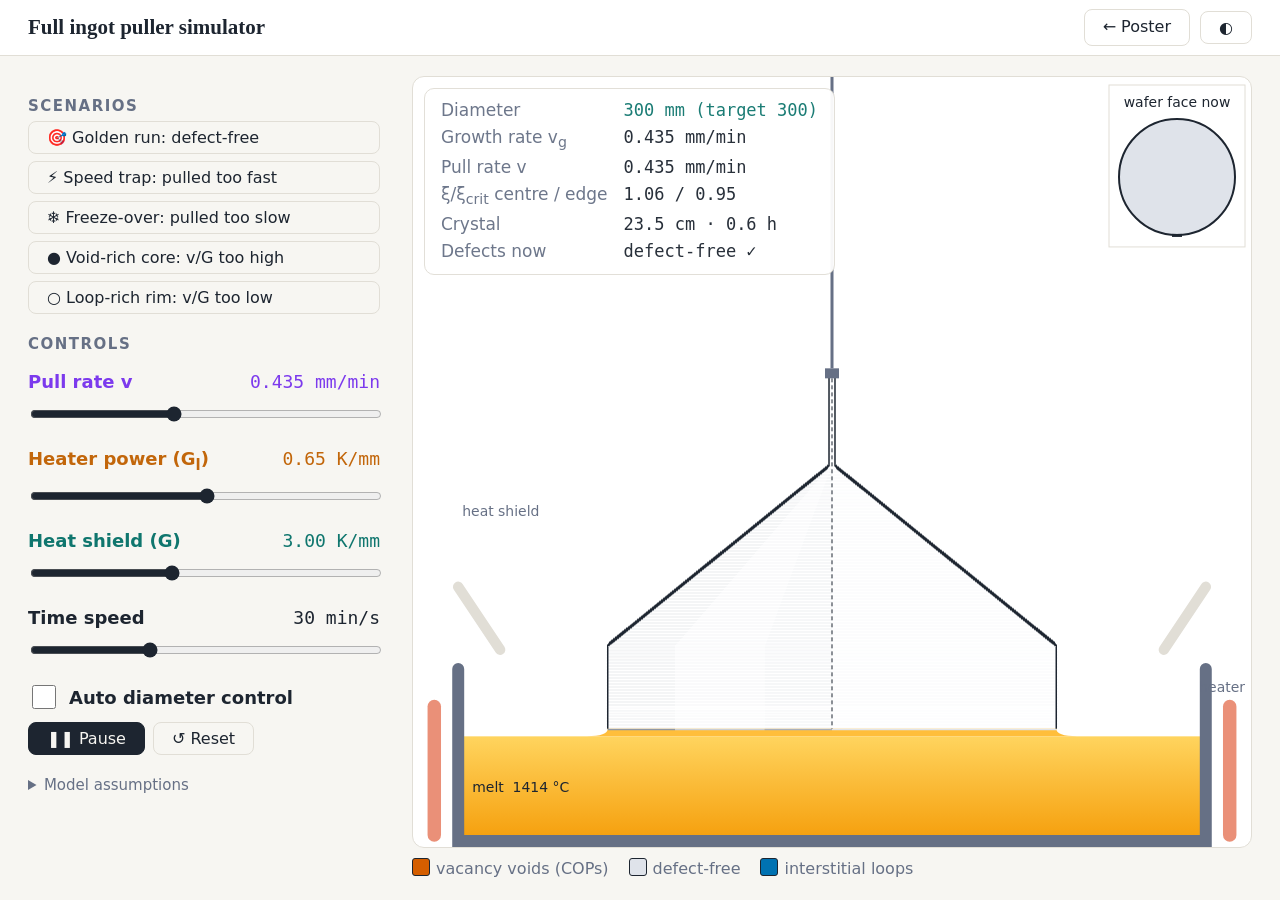
==== sandbox.html @ 5654a04b "initial commit: made by claude sonnet in antigravity" ====
<!DOCTYPE html>
<html lang="en">
<head>
<meta charset="utf-8">
<meta name="viewport" content="width=device-width, initial-scale=1">
<title>Full Ingot Puller Simulator</title>
<link rel="stylesheet" href="css/style.css">
</head>
<body>

<header class="topbar">
  <div class="brand">Full ingot puller simulator</div>
  <div></div>
  <div class="right">
    <a class="btn ghost" href="index.html">&larr; Poster</a>
    <button class="btn ghost" id="theme" title="Light / dark">&#9680;</button>
  </div>
</header>

<main class="sandbox">
  <aside class="panel">
    <h3>Scenarios</h3>
    <div class="presets">
      <button class="btn ghost" data-preset="golden">&#127919; Golden run: defect-free</button>
      <button class="btn ghost" data-preset="speed">&#9889; Speed trap: pulled too fast</button>
      <button class="btn ghost" data-preset="freeze">&#10052; Freeze-over: pulled too slow</button>
      <button class="btn ghost" data-preset="void">&#9679; Void-rich core: v/G too high</button>
      <button class="btn ghost" data-preset="rim">&#9675; Loop-rich rim: v/G too low</button>
    </div>

    <h3>Controls</h3>
    <label class="ctl pull"><span class="name">Pull rate v</span><output id="ovp"></output>
      <input type="range" id="vp" min="0.05" max="1.0" step="any"></label>
    <label class="ctl heat"><span class="name">Heater power (G<sub>l</sub>)</span><output id="ogl"></output>
      <input type="range" id="gl" min="0.3" max="1.0" step="any"></label>
    <label class="ctl grad"><span class="name">Heat shield (G)</span><output id="og0"></output>
      <input type="range" id="g0" min="2" max="4.5" step="any"></label>
    <label class="ctl"><span class="name">Time speed</span><output id="osp"></output>
      <input type="range" id="sp" min="5" max="80" step="1" value="30"></label>
    <label class="switch"><input type="checkbox" id="adc"> Auto diameter control</label>
    <div class="btnrow">
      <button class="btn" id="play">&#10074;&#10074; Pause</button>
      <button class="btn ghost" id="reset">&#8634; Reset</button>
    </div>


    <details>
      <summary>Model assumptions</summary>
      <p>Teaching model with realistic numbers, not a full furnace simulation.</p>
      <p>Growth rate from the interface heat balance k<sub>s</sub>G<sub>s</sub> &minus; k<sub>l</sub>G<sub>l</sub> = &rho;L&middot;v<sub>g</sub>. Pulling faster than v<sub>g</sub> raises the meniscus, which narrows the crystal.</p>
      <p>Thin crystals radiate heat away more easily: G<sub>s</sub> = G(1 + c/R).</p>
      <p>Gradient is 12 % steeper at the edge than at the centre. Defect-free means v/G within &plusmn;12 % of 0.13 mm&sup2;/(min&middot;K).</p>
      <p>Melt level fixed (crucible is lifted), no rotation, oxygen or dopants. Time runs far faster than real life.</p>
    </details>
  </aside>

  <section class="fig">
    <canvas id="cv"></canvas>
    <dl class="stats overlay">
      <dt>Diameter</dt><dd id="rD"></dd>
      <dt>Growth rate v<sub>g</sub></dt><dd id="rVg"></dd>
      <dt>Pull rate v</dt><dd id="rVp"></dd>
      <dt>&xi;/&xi;<sub>crit</sub> centre / edge</dt><dd id="rXi"></dd>
      <dt>Crystal</dt><dd id="rLen"></dd>
      <dt>Defects now</dt><dd id="rDef"></dd>
    </dl>
    <div class="banner" id="banner" hidden></div>
    <div class="legend"><span><i class="sw V"></i>vacancy voids (COPs)</span><span><i class="sw DF"></i>defect-free</span><span><i class="sw I"></i>interstitial loops</span></div>
  </section>
</main>

<script src="js/physics.js"></script>
<script src="js/common.js"></script>
<script src="js/render.js"></script>
<script src="js/sandbox.js"></script>
</body>
</html>
---- css/style.css ----
:root {
  --paper: #f7f6f2; --card: #ffffff; --ink: #1d2530; --mute: #667085; --line: #e1ded6;
  --teal: #0f766e; --amber: #c2660a; --purple: #7c3aed;
  --V: #D55E00; --DF: #dfe3ea; --I: #0072B2;
  --danger: #b42318;
}
[data-theme="dark"] {
  --paper: #12161c; --card: #1b212b; --ink: #e8ecf2; --mute: #9aa4b5; --line: #2f3846;
  --teal: #2dd4bf; --amber: #fbbf24; --purple: #a78bfa;
  --V: #ff7a1a; --DF: #c3cad6; --I: #4aa8ff;
  --danger: #ff8a80;
}
* { box-sizing: border-box; }
html { font-size: 20px; }
body {
  margin: 0; background: var(--paper); color: var(--ink);
  font-family: system-ui, -apple-system, "Segoe UI", sans-serif; line-height: 1.4;
}
h1, h2, .eq { font-family: Georgia, "Times New Roman", serif; }
h1 { font-size: 2.1rem; line-height: 1.15; margin: 0.4rem 0 0.8rem; }
h2 { font-size: 1.7rem; margin: 0 0 0.4rem; }
.num {
  display: inline-block; width: 1.9rem; height: 1.9rem; line-height: 1.9rem; text-align: center;
  border-radius: 50%; background: var(--ink); color: var(--paper); font-size: 1.1rem; margin-right: 0.4rem;
  font-family: system-ui, sans-serif; vertical-align: 0.1rem;
}
.kicker { text-transform: uppercase; letter-spacing: 0.12em; font-size: 0.7rem; color: var(--mute); margin: 0; }
.lead { font-size: 1.05rem; margin: 0.2rem 0 0.8rem; }
.note { font-size: 0.85rem; color: var(--mute); margin: 0.5rem 0 0; }
.hint { color: var(--mute); margin-top: 1.2rem; }
kbd { border: 1px solid var(--line); border-bottom-width: 2px; border-radius: 5px; padding: 0 0.35rem; background: var(--card); }

/* top bar */
.topbar {
  height: 56px; display: flex; align-items: center; justify-content: space-between;
  padding: 0 1.4rem; border-bottom: 1px solid var(--line); background: var(--card);
}
.brand { font-family: Georgia, serif; font-weight: bold; font-size: 1.05rem; }
.dots { display: flex; gap: 0.4rem; }
.dot {
  border: 1px solid var(--line); background: var(--paper); color: var(--ink); border-radius: 999px;
  padding: 0.15rem 0.8rem; font-size: 0.75rem; cursor: pointer; font-family: inherit;
}
.dot.on { background: var(--ink); color: var(--paper); border-color: var(--ink); }
.right { display: flex; gap: 0.5rem; align-items: center; }
.btn {
  border: 1px solid var(--ink); background: var(--ink); color: var(--paper); border-radius: 8px;
  padding: 0.3rem 0.9rem; font-size: 0.8rem; cursor: pointer; text-decoration: none; font-family: inherit;
}
.btn.ghost { background: transparent; color: var(--ink); border-color: var(--line); }
.btn.ghost:hover { border-color: var(--ink); }
.btn.sel { background: var(--ink); color: var(--paper); }

/* poster cards: one per screen */
.card {
  display: none; height: calc(100vh - 56px); padding: 1.2rem 2rem 2.6rem; gap: 2rem;
  grid-template-columns: minmax(340px, 5fr) 7fr;
}
.card.active { display: grid; }
.col { min-height: 0; min-width: 0; }
.text { overflow-y: auto; }
.fig { position: relative; display: flex; flex-direction: column; gap: 0.5rem; }
.fig canvas, .minicanvas {
  width: 100%; flex: 1; min-height: 0; display: block; background: var(--card);
  border: 1px solid var(--line); border-radius: 12px;
}
.minicanvas { flex: none; height: 165px; margin-top: 0.6rem; }

/* equations */
.eq { font-size: 2rem; margin: 0.4rem 0 0.2rem; white-space: nowrap; }
.eq sub { font-size: 0.55em; }
.t1 { color: var(--teal); } .t2 { color: var(--amber); } .t3 { color: var(--purple); }
.eqcap { display: flex; flex-wrap: wrap; gap: 0.2rem 1rem; font-size: 0.75rem; color: var(--mute); margin-bottom: 0.6rem; }
.eqcap b { font-weight: 600; }

/* controls */
.ctl { display: grid; grid-template-columns: 1fr auto; gap: 0.1rem 0.6rem; margin: 0.7rem 0; font-size: 0.9rem; }
.ctl .name { font-weight: 600; }
.ctl output { font-variant-numeric: tabular-nums; font-family: ui-monospace, Menlo, monospace; }
.ctl input[type=range] { grid-column: 1 / -1; width: 100%; height: 1.6rem; accent-color: var(--ink); }
.ctl.pull .name, .ctl.pull output { color: var(--purple); }
.ctl.heat .name, .ctl.heat output { color: var(--amber); }
.ctl.grad .name, .ctl.grad output { color: var(--teal); }
.ctl input:disabled { opacity: 0.5; }
.btnrow { display: flex; flex-wrap: wrap; gap: 0.4rem; margin: 0.5rem 0; }

/* legend */
.legend { display: flex; flex-wrap: wrap; gap: 0.2rem 1rem; font-size: 0.8rem; color: var(--mute); align-items: center; }
.sw { display: inline-block; width: 0.9rem; height: 0.9rem; border-radius: 3px; border: 1px solid var(--ink); margin-right: 0.3rem; vertical-align: -0.1rem; }
.sw.V { background: var(--V); } .sw.DF { background: var(--DF); } .sw.I { background: var(--I); }
.sw.dis { background: #c026d3; border-color: #c026d3; }

/* v/G gauge */
.gauge { position: relative; height: 1.6rem; border-radius: 6px; margin: 1.6rem 0 1.5rem; border: 1px solid var(--ink);
  background: linear-gradient(90deg, var(--I) 0 31%, var(--DF) 31% 58%, var(--V) 58% 100%); }
.gauge .mk { position: absolute; top: -1.2rem; transform: translateX(-50%); font-size: 0.7rem; font-weight: 700; color: var(--ink); text-align: center; }
.gauge .mk::after { content: ""; display: block; width: 3px; height: 2.7rem; background: var(--ink); margin: 0 auto; }
.gauge .zl { position: absolute; top: 1.9rem; font-size: 0.65rem; color: var(--mute); white-space: nowrap; }
.verdict { font-weight: 600; font-size: 1.05rem; min-height: 1.6rem; margin-top: 1.4rem; }
.readout { font-size: 0.95rem; margin-top: 0.8rem; }
.readout b { font-variant-numeric: tabular-nums; }
.good { color: var(--teal); } .bad { color: var(--danger); }

/* banner over canvas */
.banner {
  position: absolute; left: 50%; top: 45%; transform: translate(-50%, -50%); background: var(--danger); color: #fff;
  padding: 0.8rem 1.4rem; border-radius: 10px; font-weight: 600; text-align: center; max-width: 80%;
  box-shadow: 0 6px 24px rgba(0,0,0,0.3);
}
.banner[hidden] { display: none; }

/* poster bottom nav */
.pager { position: fixed; right: 1.4rem; bottom: 0.8rem; display: flex; gap: 0.4rem; }
.foot { position: fixed; left: 2rem; bottom: 0.8rem; font-size: 0.7rem; color: var(--mute); }

/* sandbox */
.sandbox { display: grid; grid-template-columns: 360px 1fr; gap: 1.2rem; height: calc(100vh - 56px); padding: 1rem 1.4rem; }
.panel { overflow-y: auto; padding-right: 0.4rem; }
.panel h3 { font-size: 0.75rem; text-transform: uppercase; letter-spacing: 0.1em; color: var(--mute); margin: 1rem 0 0.2rem; }
.switch { display: flex; align-items: center; gap: 0.5rem; margin: 0.5rem 0; font-weight: 600; font-size: 0.9rem; }
.switch input { width: 1.2rem; height: 1.2rem; accent-color: var(--ink); }
.stats { display: grid; grid-template-columns: auto 1fr; gap: 0.15rem 0.8rem; font-size: 0.85rem; }
.stats dt { color: var(--mute); } .stats dd { margin: 0; font-family: ui-monospace, Menlo, monospace; }
details { font-size: 0.75rem; color: var(--mute); margin-top: 1rem; }
details p { margin: 0.3rem 0; }
.presets { display: flex; flex-direction: column; gap: 0.35rem; }
.presets .btn { text-align: left; }

@media (max-width: 1000px) { html { font-size: 17px; } }

.fig .overlay {
  position: absolute; left: 12px; top: 12px; margin: 0; padding: 0.5rem 0.8rem; border-radius: 10px;
  background: var(--card); border: 1px solid var(--line); opacity: 0.95;
}
.sandbox .fig { min-height: 0; }
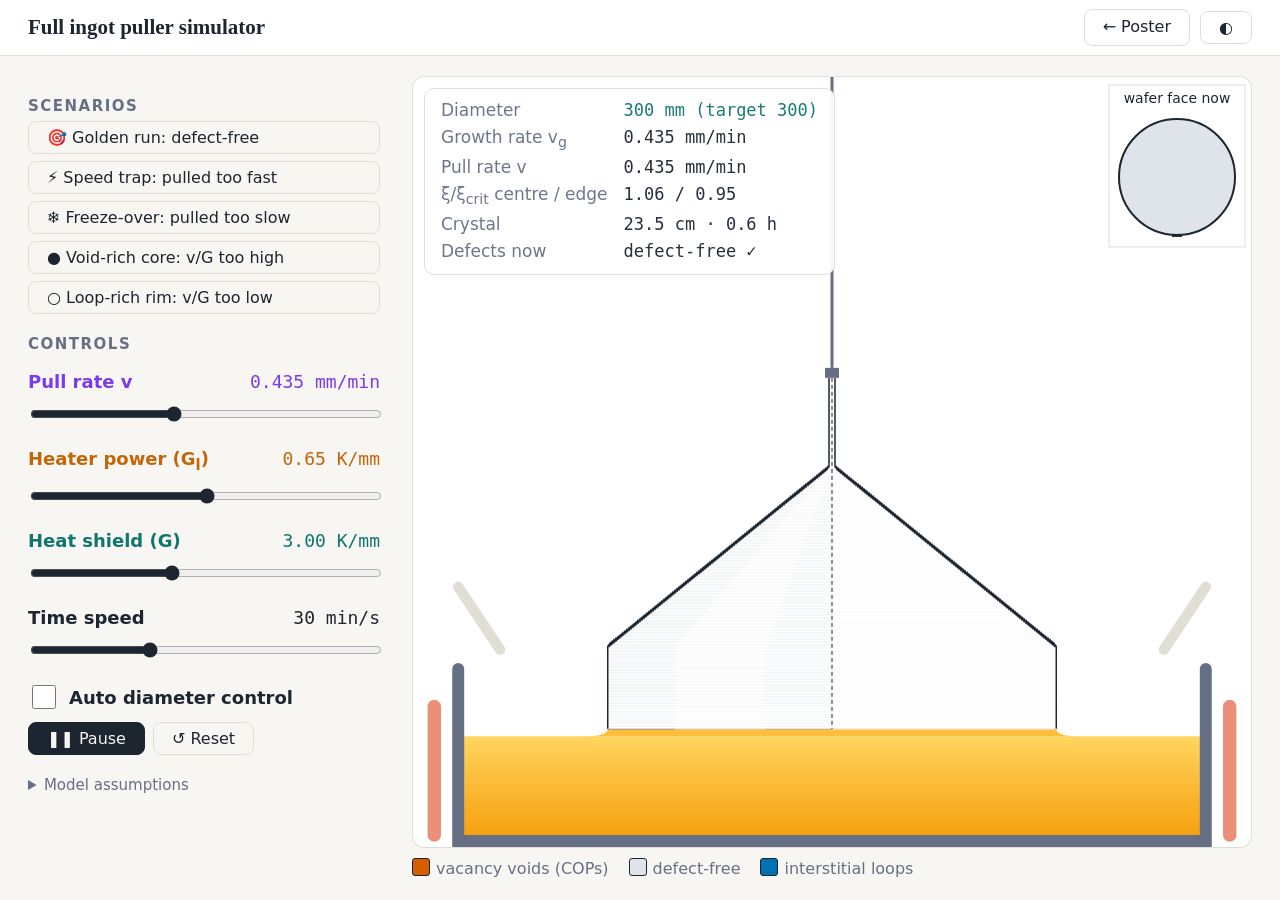
==== commit c26cf379: "feat: add favicon" ====
--- a/sandbox.html
+++ b/sandbox.html
@@ -4,6 +4,7 @@
 <meta charset="utf-8">
 <meta name="viewport" content="width=device-width, initial-scale=1">
 <title>Full Ingot Puller Simulator</title>
+<link rel="icon" type="image/svg+xml" href="favicon.svg">
 <link rel="stylesheet" href="css/style.css">
 </head>
 <body>
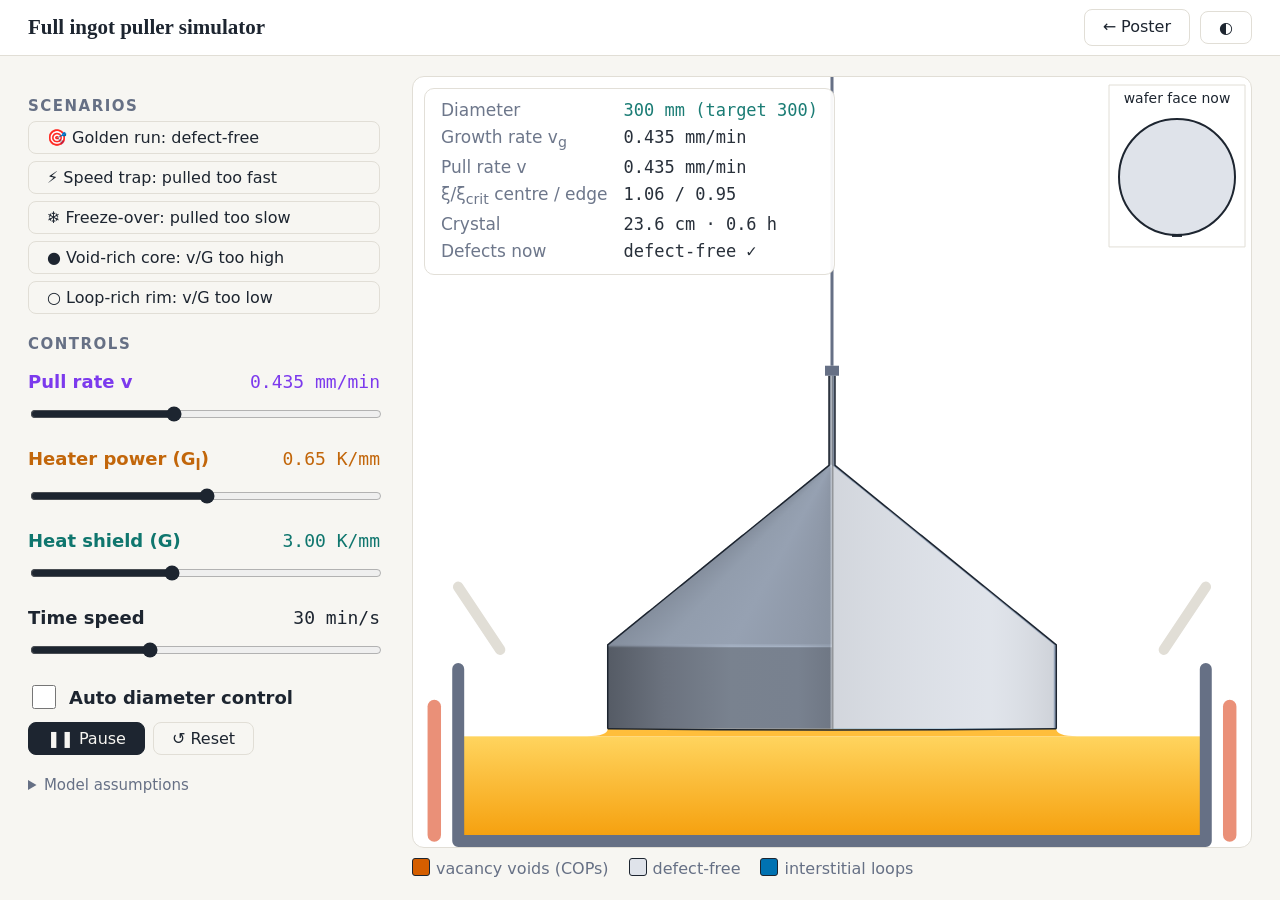
==== commit 6c0f4b6c: "fix: use Delta H instead of L" ====
--- a/sandbox.html
+++ b/sandbox.html
@@ -48,7 +48,7 @@
     <details>
       <summary>Model assumptions</summary>
       <p>Teaching model with realistic numbers, not a full furnace simulation.</p>
-      <p>Growth rate from the interface heat balance k<sub>s</sub>G<sub>s</sub> &minus; k<sub>l</sub>G<sub>l</sub> = &rho;L&middot;v<sub>g</sub>. Pulling faster than v<sub>g</sub> raises the meniscus, which narrows the crystal.</p>
+      <p>Growth rate from the interface heat balance k<sub>s</sub>G<sub>s</sub> &minus; k<sub>l</sub>G<sub>l</sub> = &rho;&Delta;H&middot;v<sub>g</sub>. Pulling faster than v<sub>g</sub> raises the meniscus, which narrows the crystal.</p>
       <p>Thin crystals radiate heat away more easily: G<sub>s</sub> = G(1 + c/R).</p>
       <p>Gradient is 12 % steeper at the edge than at the centre. Defect-free means v/G within &plusmn;12 % of 0.13 mm&sup2;/(min&middot;K).</p>
       <p>Melt level fixed (crucible is lifted), no rotation, oxygen or dopants. Time runs far faster than real life.</p>
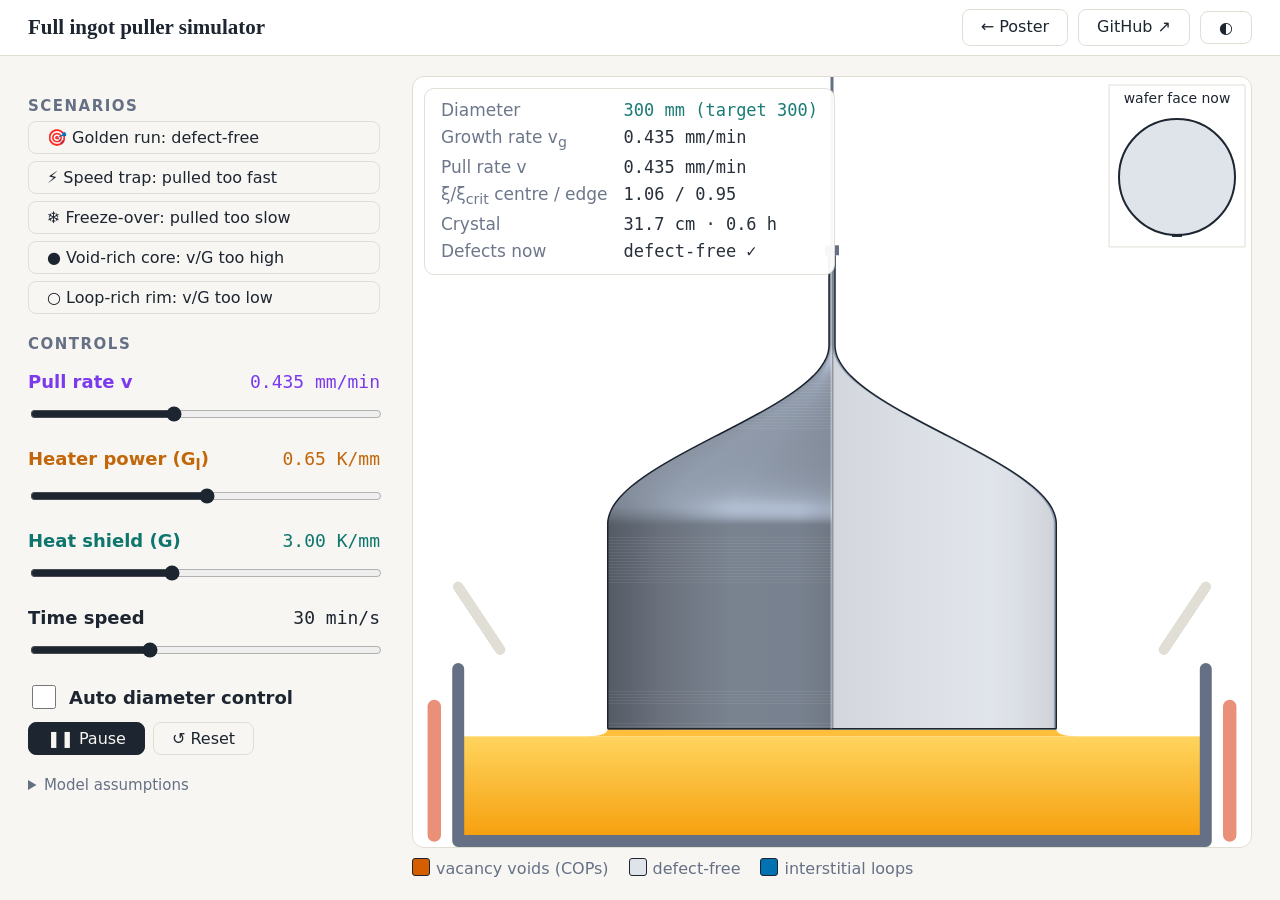
==== commit 47589b23: "feat: add GitHub repo link" ====
--- a/sandbox.html
+++ b/sandbox.html
@@ -1,78 +1,94 @@
 <!DOCTYPE html>
 <html lang="en">
+
 <head>
-<meta charset="utf-8">
-<meta name="viewport" content="width=device-width, initial-scale=1">
-<title>Full Ingot Puller Simulator</title>
-<link rel="icon" type="image/svg+xml" href="favicon.svg">
-<link rel="stylesheet" href="css/style.css">
+  <meta charset="utf-8">
+  <meta name="viewport" content="width=device-width, initial-scale=1">
+  <title>Full Ingot Puller Simulator</title>
+  <link rel="icon" type="image/svg+xml" href="favicon.svg">
+  <link rel="stylesheet" href="css/style.css">
 </head>
+
 <body>
 
-<header class="topbar">
-  <div class="brand">Full ingot puller simulator</div>
-  <div></div>
-  <div class="right">
-    <a class="btn ghost" href="index.html">&larr; Poster</a>
-    <button class="btn ghost" id="theme" title="Light / dark">&#9680;</button>
-  </div>
-</header>
+  <header class="topbar">
+    <div class="brand">Full ingot puller simulator</div>
+    <div></div>
+    <div class="right">
+      <a class="btn ghost" href="index.html">&larr; Poster</a>
+      <a class="btn ghost" href="https://github.com/edwar4rd/crystal-grower" target="_blank" rel="noopener">GitHub
+        &#8599;</a>
+      <button class="btn ghost" id="theme" title="Light / dark">&#9680;</button>
+    </div>
+  </header>
 
-<main class="sandbox">
-  <aside class="panel">
-    <h3>Scenarios</h3>
-    <div class="presets">
-      <button class="btn ghost" data-preset="golden">&#127919; Golden run: defect-free</button>
-      <button class="btn ghost" data-preset="speed">&#9889; Speed trap: pulled too fast</button>
-      <button class="btn ghost" data-preset="freeze">&#10052; Freeze-over: pulled too slow</button>
-      <button class="btn ghost" data-preset="void">&#9679; Void-rich core: v/G too high</button>
-      <button class="btn ghost" data-preset="rim">&#9675; Loop-rich rim: v/G too low</button>
-    </div>
+  <main class="sandbox">
+    <aside class="panel">
+      <h3>Scenarios</h3>
+      <div class="presets">
+        <button class="btn ghost" data-preset="golden">&#127919; Golden run: defect-free</button>
+        <button class="btn ghost" data-preset="speed">&#9889; Speed trap: pulled too fast</button>
+        <button class="btn ghost" data-preset="freeze">&#10052; Freeze-over: pulled too slow</button>
+        <button class="btn ghost" data-preset="void">&#9679; Void-rich core: v/G too high</button>
+        <button class="btn ghost" data-preset="rim">&#9675; Loop-rich rim: v/G too low</button>
+      </div>
 
-    <h3>Controls</h3>
-    <label class="ctl pull"><span class="name">Pull rate v</span><output id="ovp"></output>
-      <input type="range" id="vp" min="0.05" max="1.0" step="any"></label>
-    <label class="ctl heat"><span class="name">Heater power (G<sub>l</sub>)</span><output id="ogl"></output>
-      <input type="range" id="gl" min="0.3" max="1.0" step="any"></label>
-    <label class="ctl grad"><span class="name">Heat shield (G)</span><output id="og0"></output>
-      <input type="range" id="g0" min="2" max="4.5" step="any"></label>
-    <label class="ctl"><span class="name">Time speed</span><output id="osp"></output>
-      <input type="range" id="sp" min="5" max="80" step="1" value="30"></label>
-    <label class="switch"><input type="checkbox" id="adc"> Auto diameter control</label>
-    <div class="btnrow">
-      <button class="btn" id="play">&#10074;&#10074; Pause</button>
-      <button class="btn ghost" id="reset">&#8634; Reset</button>
-    </div>
+      <h3>Controls</h3>
+      <label class="ctl pull"><span class="name">Pull rate v</span><output id="ovp"></output>
+        <input type="range" id="vp" min="0.05" max="1.0" step="any"></label>
+      <label class="ctl heat"><span class="name">Heater power (G<sub>l</sub>)</span><output id="ogl"></output>
+        <input type="range" id="gl" min="0.3" max="1.0" step="any"></label>
+      <label class="ctl grad"><span class="name">Heat shield (G)</span><output id="og0"></output>
+        <input type="range" id="g0" min="2" max="4.5" step="any"></label>
+      <label class="ctl"><span class="name">Time speed</span><output id="osp"></output>
+        <input type="range" id="sp" min="5" max="80" step="1" value="30"></label>
+      <label class="switch"><input type="checkbox" id="adc"> Auto diameter control</label>
+      <div class="btnrow">
+        <button class="btn" id="play">&#10074;&#10074; Pause</button>
+        <button class="btn ghost" id="reset">&#8634; Reset</button>
+      </div>
 
 
-    <details>
-      <summary>Model assumptions</summary>
-      <p>Teaching model with realistic numbers, not a full furnace simulation.</p>
-      <p>Growth rate from the interface heat balance k<sub>s</sub>G<sub>s</sub> &minus; k<sub>l</sub>G<sub>l</sub> = &rho;&Delta;H&middot;v<sub>g</sub>. Pulling faster than v<sub>g</sub> raises the meniscus, which narrows the crystal.</p>
-      <p>Thin crystals radiate heat away more easily: G<sub>s</sub> = G(1 + c/R).</p>
-      <p>Gradient is 12 % steeper at the edge than at the centre. Defect-free means v/G within &plusmn;12 % of 0.13 mm&sup2;/(min&middot;K).</p>
-      <p>Melt level fixed (crucible is lifted), no rotation, oxygen or dopants. Time runs far faster than real life.</p>
-    </details>
-  </aside>
+      <details>
+        <summary>Model assumptions</summary>
+        <p>Teaching model with realistic numbers, not a full furnace simulation.</p>
+        <p>Growth rate from the interface heat balance k<sub>s</sub>G<sub>s</sub> &minus; k<sub>l</sub>G<sub>l</sub> =
+          &rho;&Delta;H&middot;v<sub>g</sub>. Pulling faster than v<sub>g</sub> raises the meniscus, which narrows the
+          crystal.</p>
+        <p>Thin crystals radiate heat away more easily: G<sub>s</sub> = G(1 + c/R).</p>
+        <p>Gradient is 12 % steeper at the edge than at the centre. Defect-free means v/G within &plusmn;12 % of 0.13
+          mm&sup2;/(min&middot;K).</p>
+        <p>Melt level fixed (crucible is lifted), no rotation, oxygen or dopants. Time runs far faster than real life.
+        </p>
+      </details>
+    </aside>
 
-  <section class="fig">
-    <canvas id="cv"></canvas>
-    <dl class="stats overlay">
-      <dt>Diameter</dt><dd id="rD"></dd>
-      <dt>Growth rate v<sub>g</sub></dt><dd id="rVg"></dd>
-      <dt>Pull rate v</dt><dd id="rVp"></dd>
-      <dt>&xi;/&xi;<sub>crit</sub> centre / edge</dt><dd id="rXi"></dd>
-      <dt>Crystal</dt><dd id="rLen"></dd>
-      <dt>Defects now</dt><dd id="rDef"></dd>
-    </dl>
-    <div class="banner" id="banner" hidden></div>
-    <div class="legend"><span><i class="sw V"></i>vacancy voids (COPs)</span><span><i class="sw DF"></i>defect-free</span><span><i class="sw I"></i>interstitial loops</span></div>
-  </section>
-</main>
+    <section class="fig">
+      <canvas id="cv"></canvas>
+      <dl class="stats overlay">
+        <dt>Diameter</dt>
+        <dd id="rD"></dd>
+        <dt>Growth rate v<sub>g</sub></dt>
+        <dd id="rVg"></dd>
+        <dt>Pull rate v</dt>
+        <dd id="rVp"></dd>
+        <dt>&xi;/&xi;<sub>crit</sub> centre / edge</dt>
+        <dd id="rXi"></dd>
+        <dt>Crystal</dt>
+        <dd id="rLen"></dd>
+        <dt>Defects now</dt>
+        <dd id="rDef"></dd>
+      </dl>
+      <div class="banner" id="banner" hidden></div>
+      <div class="legend"><span><i class="sw V"></i>vacancy voids (COPs)</span><span><i
+            class="sw DF"></i>defect-free</span><span><i class="sw I"></i>interstitial loops</span></div>
+    </section>
+  </main>
 
-<script src="js/physics.js"></script>
-<script src="js/common.js"></script>
-<script src="js/render.js"></script>
-<script src="js/sandbox.js"></script>
+  <script src="js/physics.js"></script>
+  <script src="js/common.js"></script>
+  <script src="js/render.js"></script>
+  <script src="js/sandbox.js"></script>
 </body>
-</html>
+
+</html>
